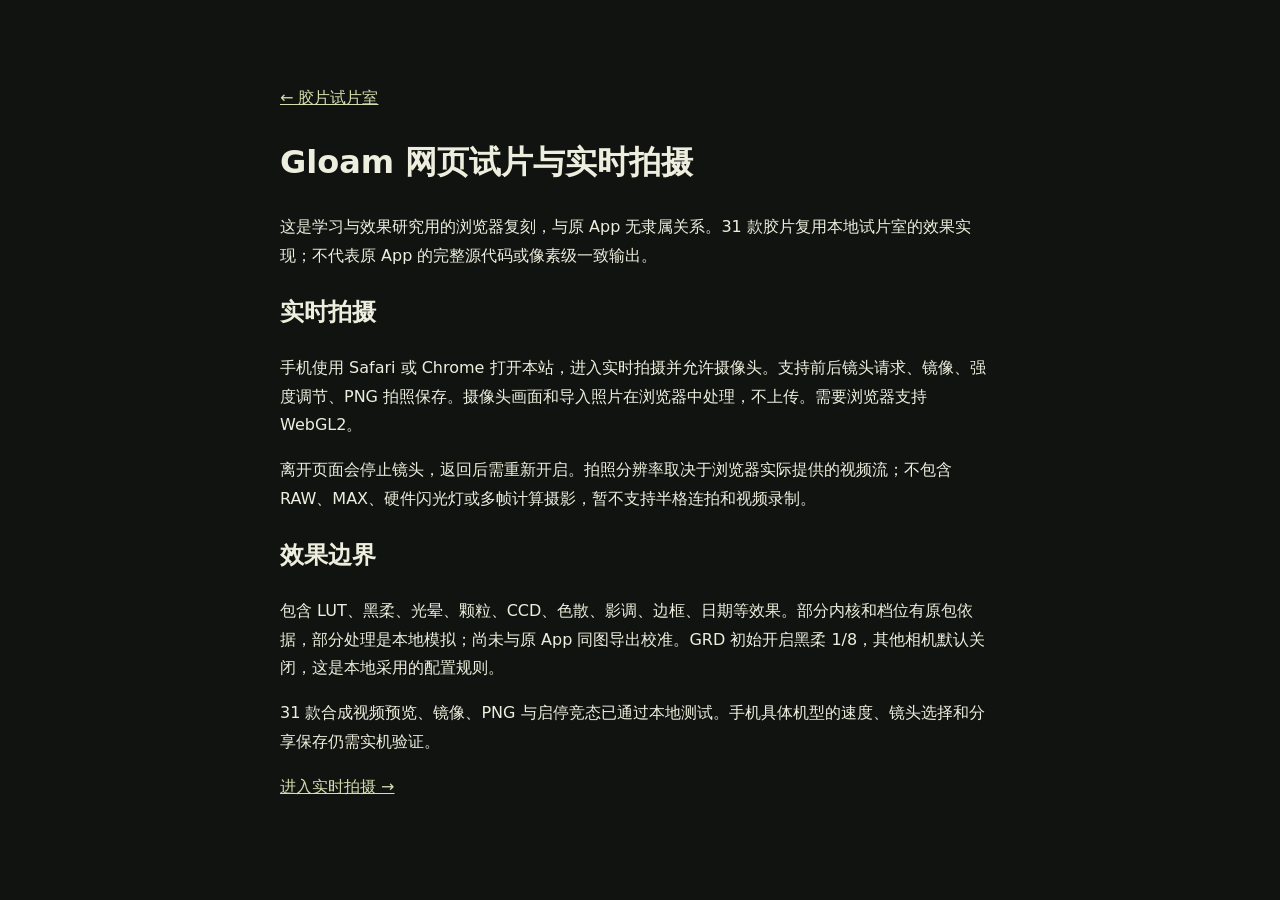
==== about.html @ f0f880ce "Deploy Gloam film lab and live camera prototype" ====
<!doctype html><html lang="zh-CN"><meta charset="utf-8"><meta name="viewport" content="width=device-width,initial-scale=1"><title>Gloam 网页版本说明</title><style>body{max-width:720px;margin:60px auto;padding:24px;background:#111310;color:#eeeede;font:16px/1.8 system-ui}a{color:#d1dfad}</style><a href="index.html">← 胶片试片室</a><h1>Gloam 网页试片与实时拍摄</h1><p>这是学习与效果研究用的浏览器复刻，与原 App 无隶属关系。31 款胶片复用本地试片室的效果实现；不代表原 App 的完整源代码或像素级一致输出。</p><h2>实时拍摄</h2><p>手机使用 Safari 或 Chrome 打开本站，进入实时拍摄并允许摄像头。支持前后镜头请求、镜像、强度调节、PNG 拍照保存。摄像头画面和导入照片在浏览器中处理，不上传。需要浏览器支持 WebGL2。</p><p>离开页面会停止镜头，返回后需重新开启。拍照分辨率取决于浏览器实际提供的视频流；不包含 RAW、MAX、硬件闪光灯或多帧计算摄影，暂不支持半格连拍和视频录制。</p><h2>效果边界</h2><p>包含 LUT、黑柔、光晕、颗粒、CCD、色散、影调、边框、日期等效果。部分内核和档位有原包依据，部分处理是本地模拟；尚未与原 App 同图导出校准。GRD 初始开启黑柔 1/8，其他相机默认关闭，这是本地采用的配置规则。</p><p>31 款合成视频预览、镜像、PNG 与启停竞态已通过本地测试。手机具体机型的速度、镜头选择和分享保存仍需实机验证。</p><a href="camera.html">进入实时拍摄 →</a></html>
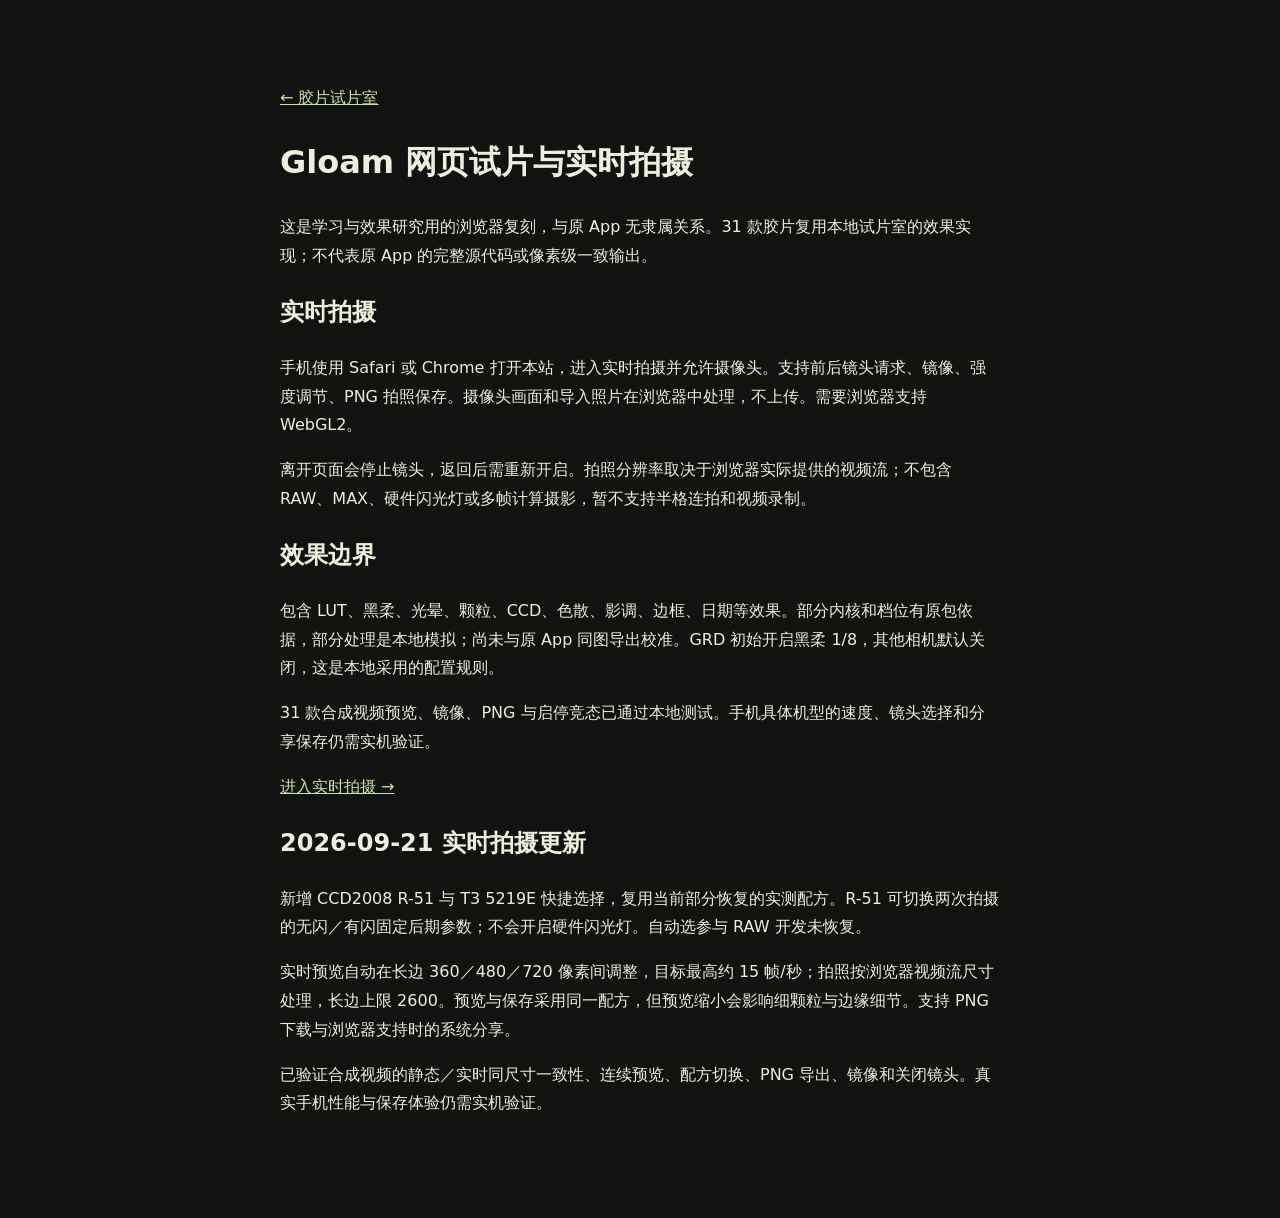
==== commit 6dcbdd3e: "Add measured R51 and T3 recipes to live camera with adaptive preview" ====
--- a/about.html
+++ b/about.html
@@ -1 +1 @@
-<!doctype html><html lang="zh-CN"><meta charset="utf-8"><meta name="viewport" content="width=device-width,initial-scale=1"><title>Gloam 网页版本说明</title><style>body{max-width:720px;margin:60px auto;padding:24px;background:#111310;color:#eeeede;font:16px/1.8 system-ui}a{color:#d1dfad}</style><a href="index.html">← 胶片试片室</a><h1>Gloam 网页试片与实时拍摄</h1><p>这是学习与效果研究用的浏览器复刻，与原 App 无隶属关系。31 款胶片复用本地试片室的效果实现；不代表原 App 的完整源代码或像素级一致输出。</p><h2>实时拍摄</h2><p>手机使用 Safari 或 Chrome 打开本站，进入实时拍摄并允许摄像头。支持前后镜头请求、镜像、强度调节、PNG 拍照保存。摄像头画面和导入照片在浏览器中处理，不上传。需要浏览器支持 WebGL2。</p><p>离开页面会停止镜头，返回后需重新开启。拍照分辨率取决于浏览器实际提供的视频流；不包含 RAW、MAX、硬件闪光灯或多帧计算摄影，暂不支持半格连拍和视频录制。</p><h2>效果边界</h2><p>包含 LUT、黑柔、光晕、颗粒、CCD、色散、影调、边框、日期等效果。部分内核和档位有原包依据，部分处理是本地模拟；尚未与原 App 同图导出校准。GRD 初始开启黑柔 1/8，其他相机默认关闭，这是本地采用的配置规则。</p><p>31 款合成视频预览、镜像、PNG 与启停竞态已通过本地测试。手机具体机型的速度、镜头选择和分享保存仍需实机验证。</p><a href="camera.html">进入实时拍摄 →</a></html>+<!doctype html><html lang="zh-CN"><meta charset="utf-8"><meta name="viewport" content="width=device-width,initial-scale=1"><title>Gloam 网页版本说明</title><style>body{max-width:720px;margin:60px auto;padding:24px;background:#111310;color:#eeeede;font:16px/1.8 system-ui}a{color:#d1dfad}</style><a href="index.html">← 胶片试片室</a><h1>Gloam 网页试片与实时拍摄</h1><p>这是学习与效果研究用的浏览器复刻，与原 App 无隶属关系。31 款胶片复用本地试片室的效果实现；不代表原 App 的完整源代码或像素级一致输出。</p><h2>实时拍摄</h2><p>手机使用 Safari 或 Chrome 打开本站，进入实时拍摄并允许摄像头。支持前后镜头请求、镜像、强度调节、PNG 拍照保存。摄像头画面和导入照片在浏览器中处理，不上传。需要浏览器支持 WebGL2。</p><p>离开页面会停止镜头，返回后需重新开启。拍照分辨率取决于浏览器实际提供的视频流；不包含 RAW、MAX、硬件闪光灯或多帧计算摄影，暂不支持半格连拍和视频录制。</p><h2>效果边界</h2><p>包含 LUT、黑柔、光晕、颗粒、CCD、色散、影调、边框、日期等效果。部分内核和档位有原包依据，部分处理是本地模拟；尚未与原 App 同图导出校准。GRD 初始开启黑柔 1/8，其他相机默认关闭，这是本地采用的配置规则。</p><p>31 款合成视频预览、镜像、PNG 与启停竞态已通过本地测试。手机具体机型的速度、镜头选择和分享保存仍需实机验证。</p><a href="camera.html">进入实时拍摄 →</a></html><section id="20260921-live-measured-1"><h2>2026-09-21 实时拍摄更新</h2><p>新增 CCD2008 R-51 与 T3 5219E 快捷选择，复用当前部分恢复的实测配方。R-51 可切换两次拍摄的无闪／有闪固定后期参数；不会开启硬件闪光灯。自动选参与 RAW 开发未恢复。</p><p>实时预览自动在长边 360／480／720 像素间调整，目标最高约 15 帧/秒；拍照按浏览器视频流尺寸处理，长边上限 2600。预览与保存采用同一配方，但预览缩小会影响细颗粒与边缘细节。支持 PNG 下载与浏览器支持时的系统分享。</p><p>已验证合成视频的静态／实时同尺寸一致性、连续预览、配方切换、PNG 导出、镜像和关闭镜头。真实手机性能与保存体验仍需实机验证。</p></section>
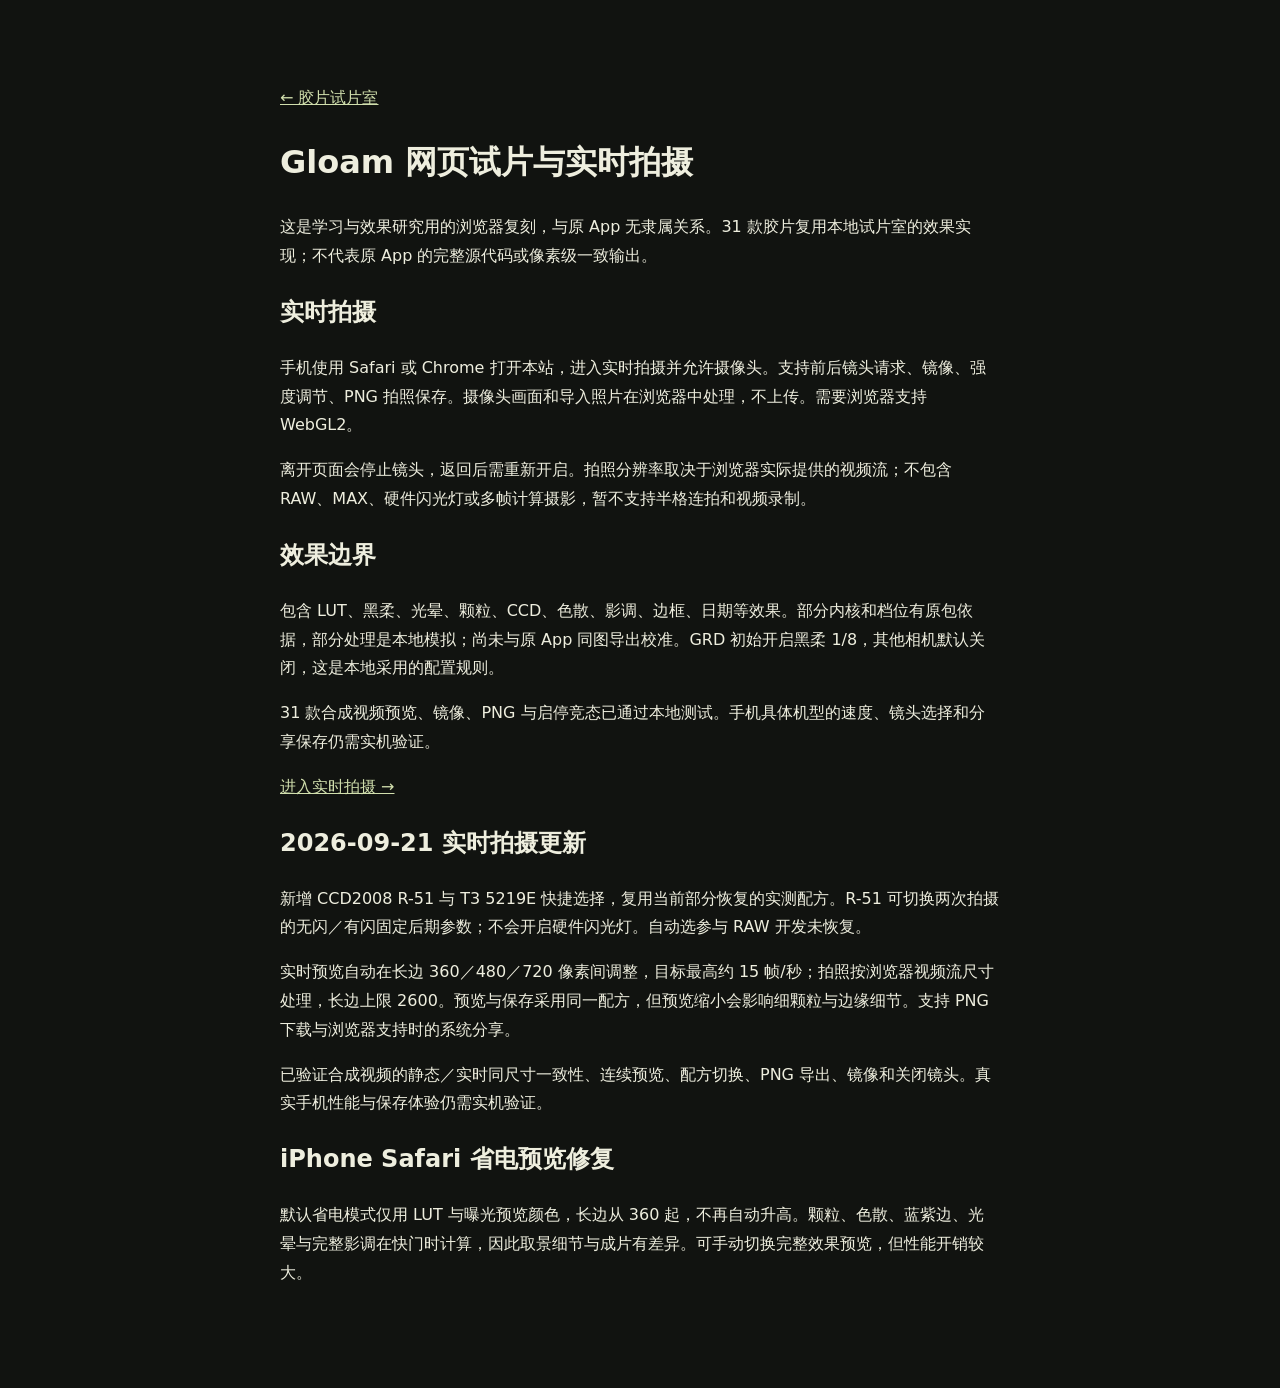
==== commit 7b42724a: "Reduce mobile camera preview to one pass and keep full processing on capture" ====
--- a/about.html
+++ b/about.html
@@ -1 +1 @@
-<!doctype html><html lang="zh-CN"><meta charset="utf-8"><meta name="viewport" content="width=device-width,initial-scale=1"><title>Gloam 网页版本说明</title><style>body{max-width:720px;margin:60px auto;padding:24px;background:#111310;color:#eeeede;font:16px/1.8 system-ui}a{color:#d1dfad}</style><a href="index.html">← 胶片试片室</a><h1>Gloam 网页试片与实时拍摄</h1><p>这是学习与效果研究用的浏览器复刻，与原 App 无隶属关系。31 款胶片复用本地试片室的效果实现；不代表原 App 的完整源代码或像素级一致输出。</p><h2>实时拍摄</h2><p>手机使用 Safari 或 Chrome 打开本站，进入实时拍摄并允许摄像头。支持前后镜头请求、镜像、强度调节、PNG 拍照保存。摄像头画面和导入照片在浏览器中处理，不上传。需要浏览器支持 WebGL2。</p><p>离开页面会停止镜头，返回后需重新开启。拍照分辨率取决于浏览器实际提供的视频流；不包含 RAW、MAX、硬件闪光灯或多帧计算摄影，暂不支持半格连拍和视频录制。</p><h2>效果边界</h2><p>包含 LUT、黑柔、光晕、颗粒、CCD、色散、影调、边框、日期等效果。部分内核和档位有原包依据，部分处理是本地模拟；尚未与原 App 同图导出校准。GRD 初始开启黑柔 1/8，其他相机默认关闭，这是本地采用的配置规则。</p><p>31 款合成视频预览、镜像、PNG 与启停竞态已通过本地测试。手机具体机型的速度、镜头选择和分享保存仍需实机验证。</p><a href="camera.html">进入实时拍摄 →</a></html><section id="20260921-live-measured-1"><h2>2026-09-21 实时拍摄更新</h2><p>新增 CCD2008 R-51 与 T3 5219E 快捷选择，复用当前部分恢复的实测配方。R-51 可切换两次拍摄的无闪／有闪固定后期参数；不会开启硬件闪光灯。自动选参与 RAW 开发未恢复。</p><p>实时预览自动在长边 360／480／720 像素间调整，目标最高约 15 帧/秒；拍照按浏览器视频流尺寸处理，长边上限 2600。预览与保存采用同一配方，但预览缩小会影响细颗粒与边缘细节。支持 PNG 下载与浏览器支持时的系统分享。</p><p>已验证合成视频的静态／实时同尺寸一致性、连续预览、配方切换、PNG 导出、镜像和关闭镜头。真实手机性能与保存体验仍需实机验证。</p></section>+<!doctype html><html lang="zh-CN"><meta charset="utf-8"><meta name="viewport" content="width=device-width,initial-scale=1"><title>Gloam 网页版本说明</title><style>body{max-width:720px;margin:60px auto;padding:24px;background:#111310;color:#eeeede;font:16px/1.8 system-ui}a{color:#d1dfad}</style><a href="index.html">← 胶片试片室</a><h1>Gloam 网页试片与实时拍摄</h1><p>这是学习与效果研究用的浏览器复刻，与原 App 无隶属关系。31 款胶片复用本地试片室的效果实现；不代表原 App 的完整源代码或像素级一致输出。</p><h2>实时拍摄</h2><p>手机使用 Safari 或 Chrome 打开本站，进入实时拍摄并允许摄像头。支持前后镜头请求、镜像、强度调节、PNG 拍照保存。摄像头画面和导入照片在浏览器中处理，不上传。需要浏览器支持 WebGL2。</p><p>离开页面会停止镜头，返回后需重新开启。拍照分辨率取决于浏览器实际提供的视频流；不包含 RAW、MAX、硬件闪光灯或多帧计算摄影，暂不支持半格连拍和视频录制。</p><h2>效果边界</h2><p>包含 LUT、黑柔、光晕、颗粒、CCD、色散、影调、边框、日期等效果。部分内核和档位有原包依据，部分处理是本地模拟；尚未与原 App 同图导出校准。GRD 初始开启黑柔 1/8，其他相机默认关闭，这是本地采用的配置规则。</p><p>31 款合成视频预览、镜像、PNG 与启停竞态已通过本地测试。手机具体机型的速度、镜头选择和分享保存仍需实机验证。</p><a href="camera.html">进入实时拍摄 →</a></html><section id="20260921-live-measured-1"><h2>2026-09-21 实时拍摄更新</h2><p>新增 CCD2008 R-51 与 T3 5219E 快捷选择，复用当前部分恢复的实测配方。R-51 可切换两次拍摄的无闪／有闪固定后期参数；不会开启硬件闪光灯。自动选参与 RAW 开发未恢复。</p><p>实时预览自动在长边 360／480／720 像素间调整，目标最高约 15 帧/秒；拍照按浏览器视频流尺寸处理，长边上限 2600。预览与保存采用同一配方，但预览缩小会影响细颗粒与边缘细节。支持 PNG 下载与浏览器支持时的系统分享。</p><p>已验证合成视频的静态／实时同尺寸一致性、连续预览、配方切换、PNG 导出、镜像和关闭镜头。真实手机性能与保存体验仍需实机验证。</p></section><section><h2>iPhone Safari 省电预览修复</h2><p>默认省电模式仅用 LUT 与曝光预览颜色，长边从 360 起，不再自动升高。颗粒、色散、蓝紫边、光晕与完整影调在快门时计算，因此取景细节与成片有差异。可手动切换完整效果预览，但性能开销较大。</p></section>
